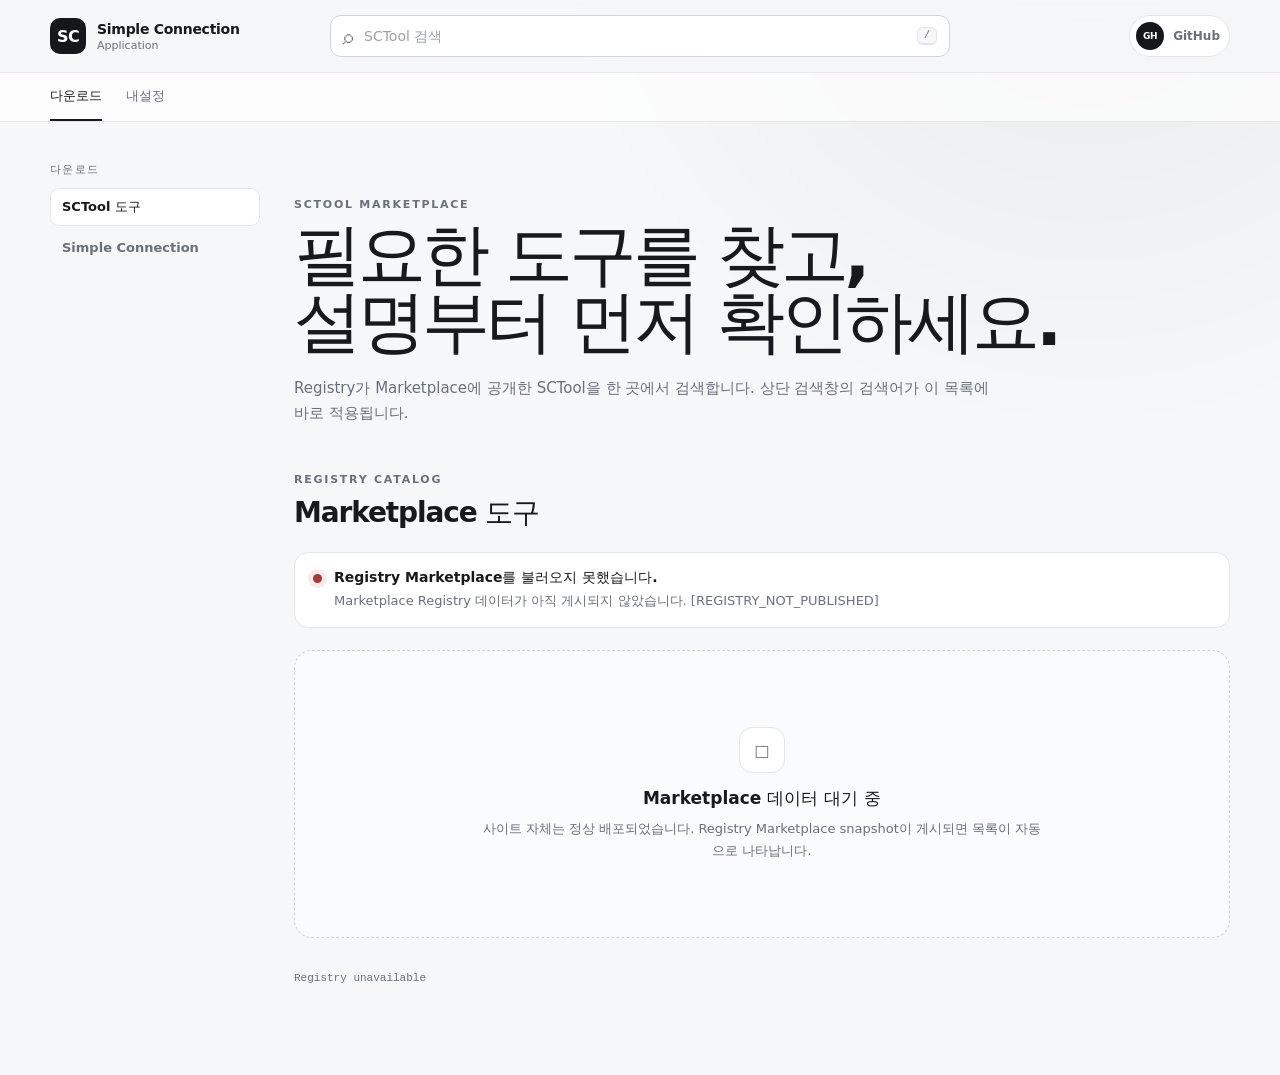
==== site/marketplace/index.html @ a7158343 "feat(site): add application shell and Simple Connection downloads" ====
<!doctype html>
<html lang="ko" data-site-root="../">
<head>
  <meta charset="utf-8" />
  <meta name="viewport" content="width=device-width, initial-scale=1" />
  <meta name="color-scheme" content="light dark" />
  <meta name="description" content="SCTool Registry에 등록된 Marketplace 도구를 검색하고 설명과 버전 정보를 확인하는 Simple Connection 웹 UI" />
  <title>SCTool Marketplace · Simple Connection</title>
  <link rel="stylesheet" href="../assets/shared/shell.css" />
  <link rel="stylesheet" href="../assets/marketplace/marketplace.css" />
  <script type="module" src="../assets/marketplace/marketplace.js"></script>
</head>
<body data-section="download" data-subnav="marketplace">
  <div data-global-shell></div>
  <div class="shell app-layout">
    <aside class="local-nav" data-local-nav></aside>
    <main id="main-content" class="page-content">
      <section class="marketplace-hero">
        <p class="page-kicker">SCTOOL MARKETPLACE</p>
        <h1>필요한 도구를 찾고,<br />설명부터 먼저 확인하세요.</h1>
        <p>Registry가 Marketplace에 공개한 SCTool을 한 곳에서 검색합니다. 상단 검색창의 검색어가 이 목록에 바로 적용됩니다.</p>
      </section>

      <section class="marketplace-shell" aria-labelledby="list-title">
        <div class="marketplace-toolbar">
          <div>
            <p class="section-kicker">REGISTRY CATALOG</p>
            <h2 id="list-title">Marketplace 도구</h2>
          </div>
          <div id="result-count" class="result-count" aria-live="polite"></div>
        </div>

        <div id="registry-status" class="status-card status-loading" role="status" aria-live="polite">
          <span class="status-dot" aria-hidden="true"></span>
          <div>
            <strong>Registry 연결 확인 중</strong>
            <p>서명된 Registry head와 Marketplace snapshot을 확인하고 있습니다.</p>
          </div>
        </div>

        <div id="tool-grid" class="tool-grid" hidden></div>

        <div id="empty-state" class="empty-state" hidden>
          <div class="empty-symbol" aria-hidden="true">□</div>
          <h3 id="empty-title">표시할 SCTool이 없습니다.</h3>
          <p id="empty-copy"></p>
        </div>
      </section>

      <div id="registry-revision" class="revision mono"></div>
    </main>
  </div>

  <dialog id="tool-dialog" class="tool-dialog" aria-labelledby="dialog-title">
    <form method="dialog" class="dialog-close-row">
      <button class="icon-button" aria-label="상세 닫기">×</button>
    </form>

    <article class="tool-detail">
      <header class="detail-head">
        <div>
          <p id="dialog-publisher" class="section-kicker"></p>
          <h2 id="dialog-title"></h2>
          <p id="dialog-version" class="detail-version"></p>
        </div>
        <span class="verified-badge">Registry Marketplace</span>
      </header>

      <nav class="detail-tabs" aria-label="SCTool 상세 정보">
        <button type="button" class="detail-tab active" data-tab="details">세부정보</button>
        <button type="button" class="detail-tab" data-tab="features">기능</button>
        <button type="button" class="detail-tab optional-tab" data-tab="changelog" hidden>변경사항</button>
        <button type="button" class="detail-tab optional-tab" data-tab="dependencies" hidden>의존성</button>
        <button type="button" class="detail-tab optional-tab" data-tab="extension_pack" hidden>확장팩</button>
      </nav>

      <section id="dialog-content" class="detail-content"></section>
      <aside class="detail-meta" aria-label="Registry 정보"><dl id="dialog-meta"></dl></aside>

      <div class="install-boundary">
        <strong>설치·다운로드</strong>
        <p>현재 SC Linked App의 공개 Marketplace 설치 handoff 계약이 아직 없습니다. 이 웹사이트는 private artifact를 우회 다운로드하지 않습니다.</p>
      </div>
    </article>
  </dialog>

  <noscript><div class="noscript">SCTool Marketplace를 사용하려면 JavaScript가 필요합니다.</div></noscript>
</body>
</html>
---- site/assets/shared/shell.css ----
:root {
  font-family: Inter, Pretendard, "Noto Sans KR", system-ui, -apple-system, BlinkMacSystemFont, "Segoe UI", sans-serif;
  color: #17191d;
  background: #f6f7f9;
  font-synthesis: none;
  --surface: #ffffff;
  --surface-soft: #f6f7f9;
  --text: #17191d;
  --muted: #68707c;
  --border: #e2e5e9;
  --border-strong: #cfd4da;
  --accent: #15171a;
  --accent-contrast: #ffffff;
  --success: #1f7a4d;
  --danger: #a33a3a;
  --shadow: 0 18px 48px rgba(20, 24, 31, 0.09);
}
* { box-sizing: border-box; }
html { min-width: 320px; background: var(--surface-soft); scroll-behavior: smooth; }
body {
  margin: 0;
  min-height: 100vh;
  color: var(--text);
  background: radial-gradient(circle at 85% -10%, rgba(0,0,0,.055), transparent 34rem), var(--surface-soft);
}
button, input { font: inherit; }
button, a { -webkit-tap-highlight-color: transparent; }
a { color: inherit; }
[hidden] { display: none !important; }
.shell { width: min(1180px, calc(100% - 40px)); margin-inline: auto; }
.skip-link {
  position: fixed;
  left: 12px;
  top: -80px;
  z-index: 100;
  padding: 10px 14px;
  color: #fff;
  background: #111;
  border-radius: 8px;
}
.skip-link:focus { top: 12px; }
.site-header {
  position: sticky;
  top: 0;
  z-index: 30;
  border-bottom: 1px solid rgba(226,229,233,.9);
  background: rgba(246,247,249,.9);
  backdrop-filter: blur(18px);
}
.header-inner {
  min-height: 72px;
  display: grid;
  grid-template-columns: minmax(180px, 1fr) minmax(260px, 620px) minmax(120px, 1fr);
  align-items: center;
  gap: 22px;
}
.brand { display: flex; gap: 11px; align-items: center; text-decoration: none; width: max-content; }
.brand-mark {
  width: 36px;
  height: 36px;
  display: grid;
  place-items: center;
  border-radius: 10px;
  color: var(--accent-contrast);
  background: var(--accent);
  font-weight: 800;
  letter-spacing: -.04em;
}
.brand-copy strong, .brand-copy small { display: block; }
.brand-copy strong { font-size: 14px; letter-spacing: -.02em; }
.brand-copy small { margin-top: 2px; color: var(--muted); font-size: 11px; }
.global-search {
  height: 42px;
  display: flex;
  align-items: center;
  gap: 9px;
  padding: 0 12px;
  border: 1px solid var(--border-strong);
  border-radius: 11px;
  background: var(--surface);
}
.global-search:focus-within { border-color: #9aa1aa; box-shadow: 0 0 0 3px rgba(0,0,0,.04); }
.global-search-icon { color: var(--muted); font-size: 20px; }
.global-search input {
  width: 100%;
  min-width: 0;
  border: 0;
  outline: 0;
  background: transparent;
  color: var(--text);
  font-size: 14px;
}
.global-search input::placeholder { color: #9aa1aa; }
.global-search kbd {
  padding: 2px 6px;
  border: 1px solid var(--border);
  border-bottom-width: 2px;
  border-radius: 6px;
  color: var(--muted);
  background: var(--surface-soft);
  font-size: 10px;
}
[data-account-slot] { justify-self: end; }
.account-slot {
  display: inline-flex;
  align-items: center;
  gap: 9px;
  padding: 6px 9px 6px 6px;
  border: 1px solid var(--border);
  border-radius: 999px;
  background: var(--surface);
  color: var(--muted);
  font-size: 12px;
  font-weight: 700;
}
.account-avatar {
  width: 28px;
  height: 28px;
  display: grid;
  place-items: center;
  border-radius: 50%;
  color: var(--accent-contrast);
  background: var(--accent);
  font-size: 9px;
  letter-spacing: -.03em;
}
.gnb-wrap { border-bottom: 1px solid var(--border); background: rgba(255,255,255,.68); }
.gnb { height: 48px; display: flex; align-items: stretch; gap: 24px; }
.gnb-link {
  display: flex;
  align-items: center;
  border-bottom: 2px solid transparent;
  color: var(--muted);
  text-decoration: none;
  font-size: 13px;
  font-weight: 750;
}
.gnb-link.active { color: var(--text); border-bottom-color: var(--text); }
.app-layout {
  display: grid;
  grid-template-columns: 210px minmax(0, 1fr);
  gap: 34px;
  padding-top: 34px;
  padding-bottom: 90px;
}
.app-layout.app-layout-wide { grid-template-columns: minmax(0, 1fr); }
.local-nav {
  align-self: start;
  position: sticky;
  top: 142px;
  padding: 6px 0;
}
.local-nav-title {
  margin: 0 0 11px;
  color: var(--muted);
  font-size: 11px;
  font-weight: 800;
  letter-spacing: .12em;
}
.local-nav-links { display: grid; gap: 4px; }
.nav-link {
  display: block;
  padding: 10px 12px;
  border-radius: 9px;
  color: var(--muted);
  text-decoration: none;
  font-size: 13px;
  font-weight: 700;
}
.nav-link:hover { background: rgba(255,255,255,.65); color: var(--text); }
.nav-link.active { color: var(--text); background: var(--surface); box-shadow: inset 0 0 0 1px var(--border); }
.page-content { min-width: 0; }
.page-heading { margin-bottom: 28px; }
.page-kicker {
  margin: 0 0 10px;
  color: var(--muted);
  font-size: 11px;
  font-weight: 800;
  letter-spacing: .16em;
}
.page-heading h1 { margin: 0; font-size: clamp(34px, 5vw, 58px); line-height: 1.03; letter-spacing: -.055em; }
.page-lead { max-width: 720px; margin: 16px 0 0; color: var(--muted); font-size: 15px; line-height: 1.72; }
.panel {
  border: 1px solid var(--border);
  border-radius: 16px;
  background: var(--surface);
}
.status-card {
  display: flex;
  gap: 12px;
  align-items: flex-start;
  padding: 16px 18px;
  border: 1px solid var(--border);
  border-radius: 14px;
  background: var(--surface);
}
.status-card strong { display: block; margin-bottom: 4px; font-size: 14px; }
.status-card p { margin: 0; color: var(--muted); font-size: 13px; line-height: 1.55; }
.status-dot {
  flex: 0 0 auto;
  width: 9px;
  height: 9px;
  margin-top: 5px;
  border-radius: 50%;
  background: #a6adb6;
  box-shadow: 0 0 0 5px rgba(166,173,182,.12);
}
.status-ready .status-dot { background: var(--success); box-shadow: 0 0 0 5px rgba(31,122,77,.11); }
.status-error .status-dot { background: var(--danger); box-shadow: 0 0 0 5px rgba(163,58,58,.10); }
.button-primary, .button-secondary {
  display: inline-flex;
  align-items: center;
  justify-content: center;
  min-height: 40px;
  padding: 0 14px;
  border-radius: 9px;
  text-decoration: none;
  font-size: 13px;
  font-weight: 800;
}
.button-primary { border: 1px solid var(--accent); color: var(--accent-contrast); background: var(--accent); }
.button-secondary { border: 1px solid var(--border-strong); color: var(--text); background: var(--surface); }
.mono { font-family: ui-monospace, SFMono-Regular, Menlo, Consolas, monospace; }
.noscript { padding: 20px; text-align: center; color: var(--danger); }
@media (max-width: 820px) {
  .header-inner { grid-template-columns: auto minmax(180px, 1fr) auto; gap: 12px; }
  .brand-copy { display: none; }
  .account-label { display: none; }
  .app-layout { grid-template-columns: 1fr; gap: 18px; }
  .local-nav { position: static; display: flex; align-items: center; gap: 14px; overflow-x: auto; padding-bottom: 4px; }
  .local-nav-title { margin: 0; white-space: nowrap; }
  .local-nav-links { display: flex; gap: 4px; }
  .nav-link { white-space: nowrap; }
}
@media (max-width: 560px) {
  .shell { width: min(100% - 24px, 1180px); }
  .header-inner { min-height: 64px; grid-template-columns: auto minmax(0, 1fr) auto; }
  .brand-mark { width: 32px; height: 32px; }
  .global-search { height: 38px; }
  .global-search kbd { display: none; }
  .account-slot { padding-right: 6px; }
  .gnb { height: 44px; }
  .app-layout { padding-top: 22px; }
}
@media (prefers-color-scheme: dark) {
  :root {
    --surface: #17191d;
    --surface-soft: #111317;
    --text: #f0f2f4;
    --muted: #9ba3ad;
    --border: #2b2f35;
    --border-strong: #3a4048;
    --accent: #f0f2f4;
    --accent-contrast: #15171a;
    --shadow: 0 18px 48px rgba(0,0,0,.34);
  }
  body { background: var(--surface-soft); }
  .site-header { background: rgba(17,19,23,.9); border-bottom-color: var(--border); }
  .gnb-wrap { background: rgba(17,19,23,.72); }
  .nav-link:hover { background: rgba(255,255,255,.04); }
}
---- site/assets/marketplace/marketplace.css ----
.marketplace-hero { padding: 42px 0 46px; }
.marketplace-hero h1 {
  margin: 0;
  max-width: 820px;
  font-size: clamp(38px, 6vw, 68px);
  line-height: .99;
  letter-spacing: -.06em;
}
.marketplace-hero > p:last-child {
  max-width: 700px;
  margin: 20px 0 0;
  color: var(--muted);
  font-size: 15px;
  line-height: 1.72;
}
.section-kicker {
  margin: 0 0 8px;
  color: var(--muted);
  font-size: 11px;
  font-weight: 800;
  letter-spacing: .16em;
}
.marketplace-shell { padding-bottom: 34px; }
.marketplace-toolbar {
  display: flex;
  align-items: end;
  justify-content: space-between;
  gap: 20px;
  margin-bottom: 20px;
}
.marketplace-toolbar h2 { margin: 0; font-size: 28px; letter-spacing: -.04em; }
.result-count { color: var(--muted); font-size: 13px; }
#registry-status { margin-bottom: 22px; }
.tool-grid {
  display: grid;
  grid-template-columns: repeat(3, minmax(0, 1fr));
  gap: 14px;
}
.tool-card {
  min-width: 0;
  padding: 20px;
  border: 1px solid var(--border);
  border-radius: 16px;
  background: var(--surface);
  transition: transform 140ms ease, border-color 140ms ease, box-shadow 140ms ease;
}
.tool-card:hover { transform: translateY(-2px); border-color: var(--border-strong); box-shadow: 0 14px 34px rgba(20,24,31,.07); }
.tool-card-top { display: flex; justify-content: space-between; gap: 14px; align-items: flex-start; }
.tool-avatar {
  width: 42px;
  height: 42px;
  display: grid;
  place-items: center;
  flex: 0 0 auto;
  border-radius: 12px;
  background: #191b1f;
  color: #fff;
  font-size: 13px;
  font-weight: 800;
  text-transform: uppercase;
}
.tool-version { padding: 5px 8px; border-radius: 7px; color: var(--muted); background: var(--surface-soft); font-size: 11px; }
.tool-card h3 { margin: 18px 0 5px; overflow-wrap: anywhere; font-size: 18px; letter-spacing: -.035em; }
.tool-publisher { margin: 0; color: var(--muted); font-size: 12px; }
.tool-summary {
  min-height: 66px;
  margin: 14px 0 18px;
  color: #535a64;
  font-size: 13px;
  line-height: 1.65;
  display: -webkit-box;
  -webkit-line-clamp: 3;
  -webkit-box-orient: vertical;
  overflow: hidden;
  white-space: pre-line;
}
.tool-card button {
  width: 100%;
  padding: 10px 12px;
  border: 1px solid var(--border-strong);
  border-radius: 9px;
  color: var(--text);
  background: var(--surface);
  cursor: pointer;
  font-weight: 700;
  font-size: 13px;
}
.tool-card button:hover { background: var(--surface-soft); }
.empty-state {
  padding: 76px 24px;
  border: 1px dashed var(--border-strong);
  border-radius: 18px;
  text-align: center;
  background: rgba(255,255,255,.48);
}
.empty-symbol {
  width: 46px;
  height: 46px;
  display: grid;
  place-items: center;
  margin: 0 auto 14px;
  border-radius: 13px;
  color: var(--muted);
  background: var(--surface);
  border: 1px solid var(--border);
}
.empty-state h3 { margin: 0; font-size: 17px; }
.empty-state p { max-width: 560px; margin: 8px auto 0; color: var(--muted); font-size: 13px; line-height: 1.65; }
.revision { color: var(--muted); font-size: 11px; overflow-wrap: anywhere; }
.tool-dialog {
  width: min(860px, calc(100% - 28px));
  max-height: min(820px, calc(100vh - 30px));
  padding: 0;
  border: 1px solid var(--border);
  border-radius: 20px;
  color: var(--text);
  background: var(--surface);
  box-shadow: var(--shadow);
}
.tool-dialog::backdrop { background: rgba(20,24,31,.48); backdrop-filter: blur(3px); }
.dialog-close-row { position: sticky; top: 0; z-index: 5; display: flex; justify-content: flex-end; height: 0; }
.icon-button {
  width: 36px;
  height: 36px;
  display: grid;
  place-items: center;
  margin: 14px 14px 0 0;
  border: 1px solid var(--border);
  border-radius: 50%;
  background: var(--surface);
  color: var(--text);
  cursor: pointer;
  font-size: 20px;
}
.tool-detail { padding: 32px; }
.detail-head { display: flex; justify-content: space-between; gap: 28px; padding-right: 42px; }
.detail-head h2 { margin: 0; font-size: 34px; letter-spacing: -.05em; overflow-wrap: anywhere; }
.detail-version { margin: 8px 0 0; color: var(--muted); font-size: 13px; }
.verified-badge {
  align-self: flex-start;
  white-space: nowrap;
  padding: 6px 9px;
  border: 1px solid #cfe2d7;
  border-radius: 999px;
  color: #276644;
  background: #f0f8f3;
  font-size: 11px;
  font-weight: 800;
}
.detail-tabs { display: flex; gap: 4px; margin-top: 30px; border-bottom: 1px solid var(--border); overflow-x: auto; }
.detail-tab {
  flex: 0 0 auto;
  padding: 11px 12px;
  border: 0;
  border-bottom: 2px solid transparent;
  color: var(--muted);
  background: transparent;
  cursor: pointer;
  font-size: 13px;
  font-weight: 700;
}
.detail-tab.active { color: var(--text); border-bottom-color: var(--text); }
.detail-content {
  min-height: 210px;
  padding: 26px 2px;
  color: #3d434c;
  font-size: 14px;
  line-height: 1.82;
  white-space: pre-wrap;
  overflow-wrap: anywhere;
}
.detail-meta { padding: 18px; border: 1px solid var(--border); border-radius: 13px; background: var(--surface-soft); }
.detail-meta dl { display: grid; grid-template-columns: 150px minmax(0,1fr); gap: 9px 16px; margin: 0; font-size: 12px; }
.detail-meta dt { color: var(--muted); }
.detail-meta dd { margin: 0; overflow-wrap: anywhere; }
.detail-meta a { text-underline-offset: 3px; }
.install-boundary { margin-top: 14px; padding: 16px 18px; border: 1px solid var(--border); border-radius: 13px; }
.install-boundary strong { font-size: 13px; }
.install-boundary p { margin: 6px 0 0; color: var(--muted); font-size: 12px; line-height: 1.6; }
@media (max-width: 1040px) { .tool-grid { grid-template-columns: repeat(2, minmax(0, 1fr)); } }
@media (max-width: 620px) {
  .marketplace-hero { padding-top: 20px; }
  .tool-grid { grid-template-columns: 1fr; }
  .marketplace-toolbar { align-items: flex-start; flex-direction: column; gap: 8px; }
  .tool-detail { padding: 24px 20px; }
  .detail-head { flex-direction: column; gap: 12px; padding-right: 30px; }
  .detail-head h2 { font-size: 28px; }
  .detail-meta dl { grid-template-columns: 1fr; gap: 4px; }
  .detail-meta dd { margin-bottom: 8px; }
}
@media (prefers-color-scheme: dark) {
  .tool-summary, .detail-content { color: #c1c6cd; }
  .verified-badge { color: #8bd3aa; border-color: #284d38; background: #17291f; }
  .empty-state { background: rgba(255,255,255,.02); }
}
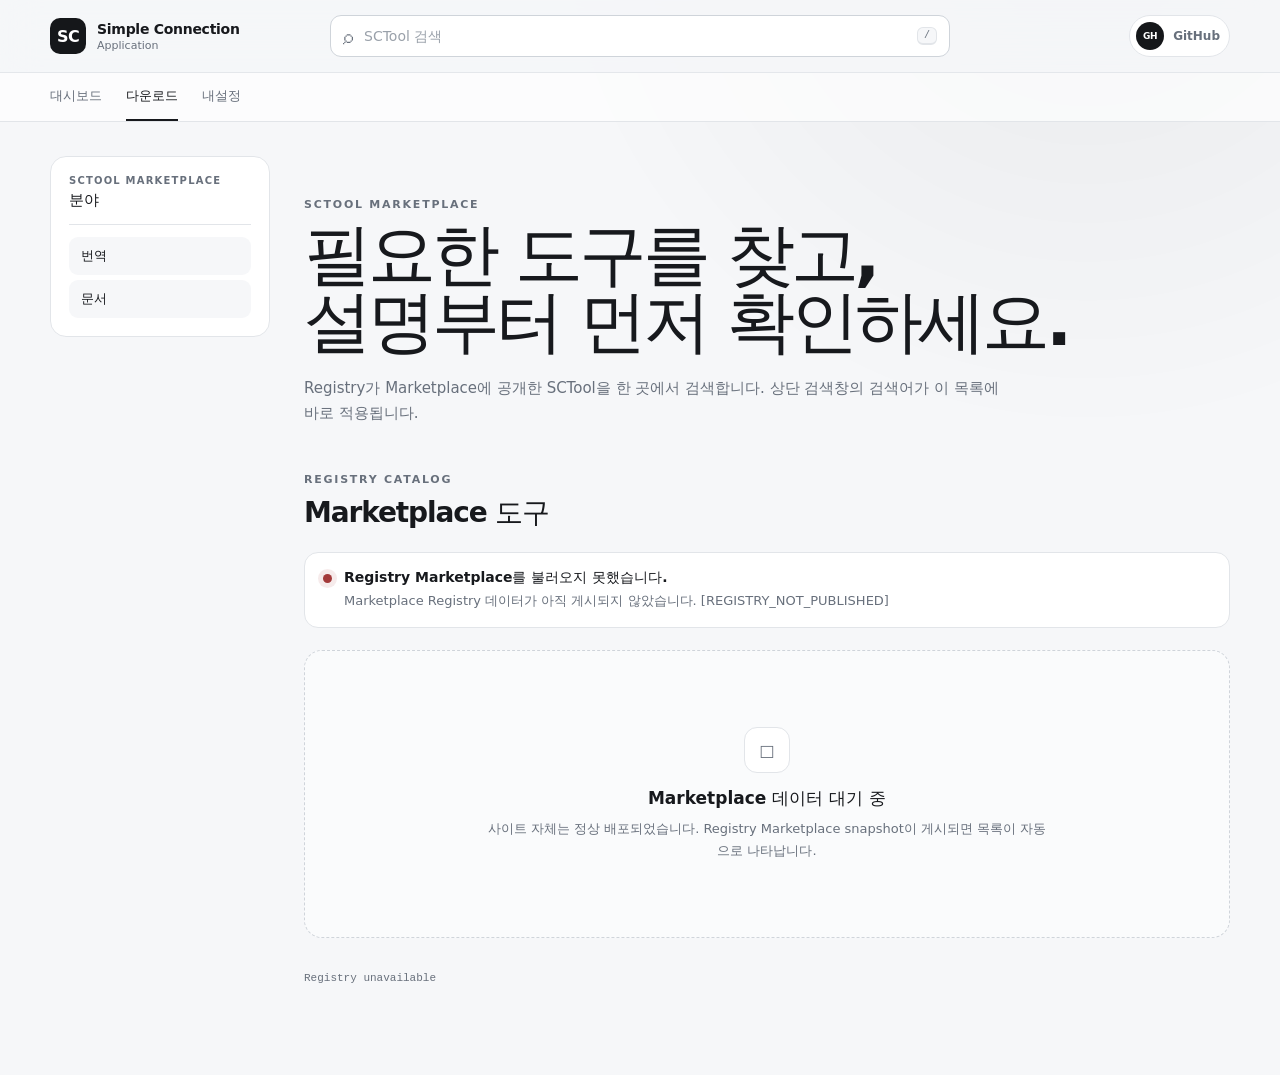
==== commit f06b12e3: "feat(marketplace): separate category drawer from download navigation" ====
--- a/site/marketplace/index.html
+++ b/site/marketplace/index.html
@@ -10,10 +10,37 @@
   <link rel="stylesheet" href="../assets/marketplace/marketplace.css" />
   <script type="module" src="../assets/marketplace/marketplace.js"></script>
 </head>
-<body data-section="download" data-subnav="marketplace">
+<body data-section="download">
   <div data-global-shell></div>
-  <div class="shell app-layout">
-    <aside class="local-nav" data-local-nav></aside>
+  <button
+    type="button"
+    class="marketplace-drawer-toggle"
+    data-marketplace-drawer-toggle
+    aria-controls="marketplace-drawer"
+    aria-expanded="false"
+  >
+    분야
+  </button>
+  <button
+    type="button"
+    class="marketplace-drawer-backdrop"
+    data-marketplace-drawer-backdrop
+    aria-label="Marketplace 분야 메뉴 닫기"
+    hidden
+  ></button>
+
+  <div class="shell marketplace-layout">
+    <aside id="marketplace-drawer" class="marketplace-drawer" aria-label="SCTool Marketplace 분야">
+      <div class="marketplace-drawer-head">
+        <div>
+          <p class="marketplace-drawer-kicker">SCTOOL MARKETPLACE</p>
+          <strong>분야</strong>
+        </div>
+        <button type="button" class="marketplace-drawer-close" data-marketplace-drawer-close aria-label="분야 메뉴 닫기">×</button>
+      </div>
+      <nav class="marketplace-category-nav" aria-label="Marketplace 카테고리" data-marketplace-categories></nav>
+    </aside>
+
     <main id="main-content" class="page-content">
       <section class="marketplace-hero">
         <p class="page-kicker">SCTOOL MARKETPLACE</p>
--- a/site/assets/marketplace/marketplace.css
+++ b/site/assets/marketplace/marketplace.css
@@ -1,3 +1,54 @@
+.marketplace-layout {
+  display: grid;
+  grid-template-columns: 220px minmax(0, 1fr);
+  gap: 34px;
+  padding-top: 34px;
+  padding-bottom: 90px;
+}
+.marketplace-drawer {
+  align-self: start;
+  position: sticky;
+  top: 142px;
+  min-width: 0;
+  padding: 18px;
+  border: 1px solid var(--border);
+  border-radius: 16px;
+  background: var(--surface);
+}
+.marketplace-drawer-head {
+  display: flex;
+  align-items: flex-start;
+  justify-content: space-between;
+  gap: 12px;
+  padding-bottom: 14px;
+  border-bottom: 1px solid var(--border);
+}
+.marketplace-drawer-head strong { display: block; font-size: 15px; }
+.marketplace-drawer-kicker {
+  margin: 0 0 5px;
+  color: var(--muted);
+  font-size: 10px;
+  font-weight: 800;
+  letter-spacing: .12em;
+}
+.marketplace-category-nav {
+  display: grid;
+  gap: 5px;
+  padding-top: 12px;
+}
+.marketplace-category-item {
+  display: block;
+  padding: 10px 12px;
+  border-radius: 9px;
+  color: var(--text);
+  background: var(--surface-soft);
+  font-size: 13px;
+  font-weight: 750;
+}
+.marketplace-drawer-toggle,
+.marketplace-drawer-close,
+.marketplace-drawer-backdrop { display: none; }
+
 .marketplace-hero { padding: 42px 0 46px; }
 .marketplace-hero h1 {
   margin: 0;
@@ -193,3 +244,68 @@
   .verified-badge { color: #8bd3aa; border-color: #284d38; background: #17291f; }
   .empty-state { background: rgba(255,255,255,.02); }
 }
+
+
+@media (max-width: 820px) {
+  .marketplace-layout {
+    display: block;
+    padding-top: 22px;
+  }
+  .marketplace-drawer-toggle {
+    position: fixed;
+    left: 12px;
+    bottom: 16px;
+    z-index: 42;
+    display: inline-flex;
+    align-items: center;
+    justify-content: center;
+    min-height: 42px;
+    padding: 0 16px;
+    border: 1px solid var(--border-strong);
+    border-radius: 999px;
+    color: var(--accent-contrast);
+    background: var(--accent);
+    box-shadow: var(--shadow);
+    font-size: 13px;
+    font-weight: 800;
+  }
+  .marketplace-drawer {
+    position: fixed;
+    inset: 0 auto 0 0;
+    z-index: 52;
+    width: min(300px, calc(100vw - 48px));
+    padding: 20px;
+    border: 0;
+    border-right: 1px solid var(--border);
+    border-radius: 0;
+    transform: translateX(-105%);
+    transition: transform 180ms ease;
+    overflow-y: auto;
+  }
+  .marketplace-drawer.open { transform: translateX(0); }
+  .marketplace-drawer-close {
+    width: 34px;
+    height: 34px;
+    display: grid;
+    place-items: center;
+    border: 1px solid var(--border);
+    border-radius: 50%;
+    color: var(--text);
+    background: var(--surface);
+    cursor: pointer;
+    font-size: 20px;
+  }
+  .marketplace-drawer-backdrop:not([hidden]) {
+    position: fixed;
+    inset: 0;
+    z-index: 51;
+    display: block;
+    width: 100%;
+    height: 100%;
+    padding: 0;
+    border: 0;
+    background: rgba(20,24,31,.48);
+    backdrop-filter: blur(2px);
+  }
+  body.marketplace-drawer-open { overflow: hidden; }
+}
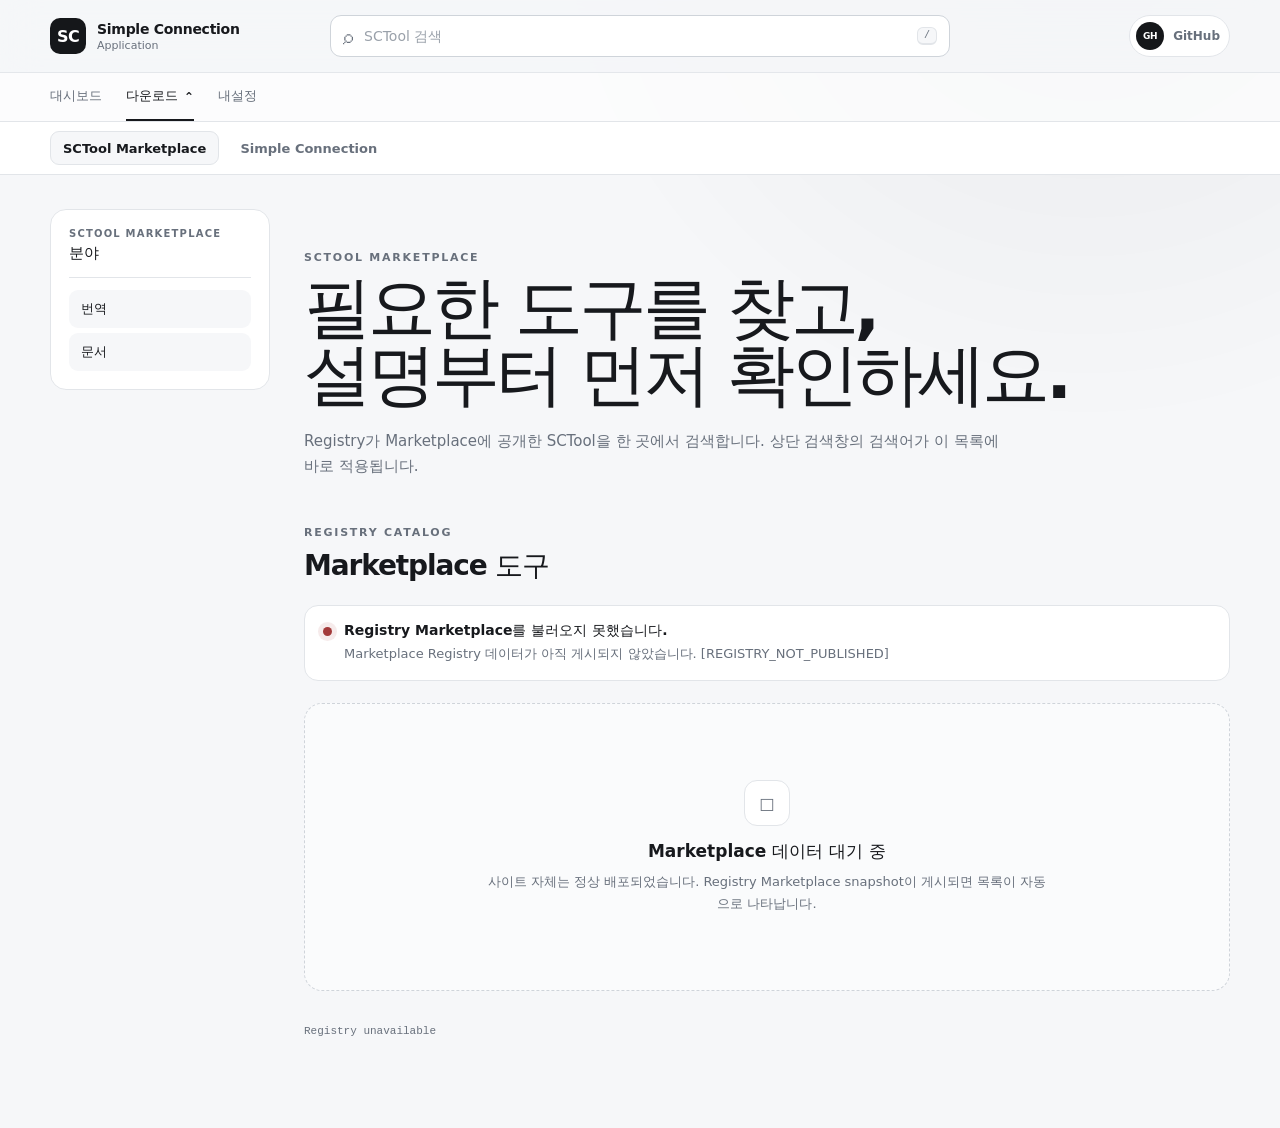
==== commit be083e1c: "fix(navigation): restore download accordion local navigation" ====
--- a/site/marketplace/index.html
+++ b/site/marketplace/index.html
@@ -10,7 +10,7 @@
   <link rel="stylesheet" href="../assets/marketplace/marketplace.css" />
   <script type="module" src="../assets/marketplace/marketplace.js"></script>
 </head>
-<body data-section="download">
+<body data-section="download" data-subnav="marketplace">
   <div data-global-shell></div>
   <button
     type="button"
--- a/site/assets/shared/shell.css
+++ b/site/assets/shared/shell.css
@@ -136,6 +136,52 @@
   font-weight: 750;
 }
 .gnb-link.active { color: var(--text); border-bottom-color: var(--text); }
+.gnb-button {
+  padding: 0;
+  border-top: 0;
+  border-right: 0;
+  border-left: 0;
+  background: transparent;
+  cursor: pointer;
+}
+.gnb-button::after {
+  content: "⌄";
+  margin-left: 6px;
+  font-size: 12px;
+  transition: transform 140ms ease;
+}
+.gnb-button[aria-expanded="true"]::after { transform: rotate(180deg); }
+.download-local-navigation {
+  border-top: 1px solid var(--border);
+  background: var(--surface);
+}
+.download-local-navigation-inner {
+  min-height: 52px;
+  display: flex;
+  align-items: center;
+  gap: 8px;
+}
+.download-local-link {
+  display: inline-flex;
+  align-items: center;
+  min-height: 34px;
+  padding: 0 12px;
+  border: 1px solid transparent;
+  border-radius: 9px;
+  color: var(--muted);
+  text-decoration: none;
+  font-size: 13px;
+  font-weight: 750;
+}
+.download-local-link:hover {
+  color: var(--text);
+  background: var(--surface-soft);
+}
+.download-local-link.active {
+  color: var(--text);
+  border-color: var(--border);
+  background: var(--surface-soft);
+}
 .app-layout {
   display: grid;
   grid-template-columns: 210px minmax(0, 1fr);
